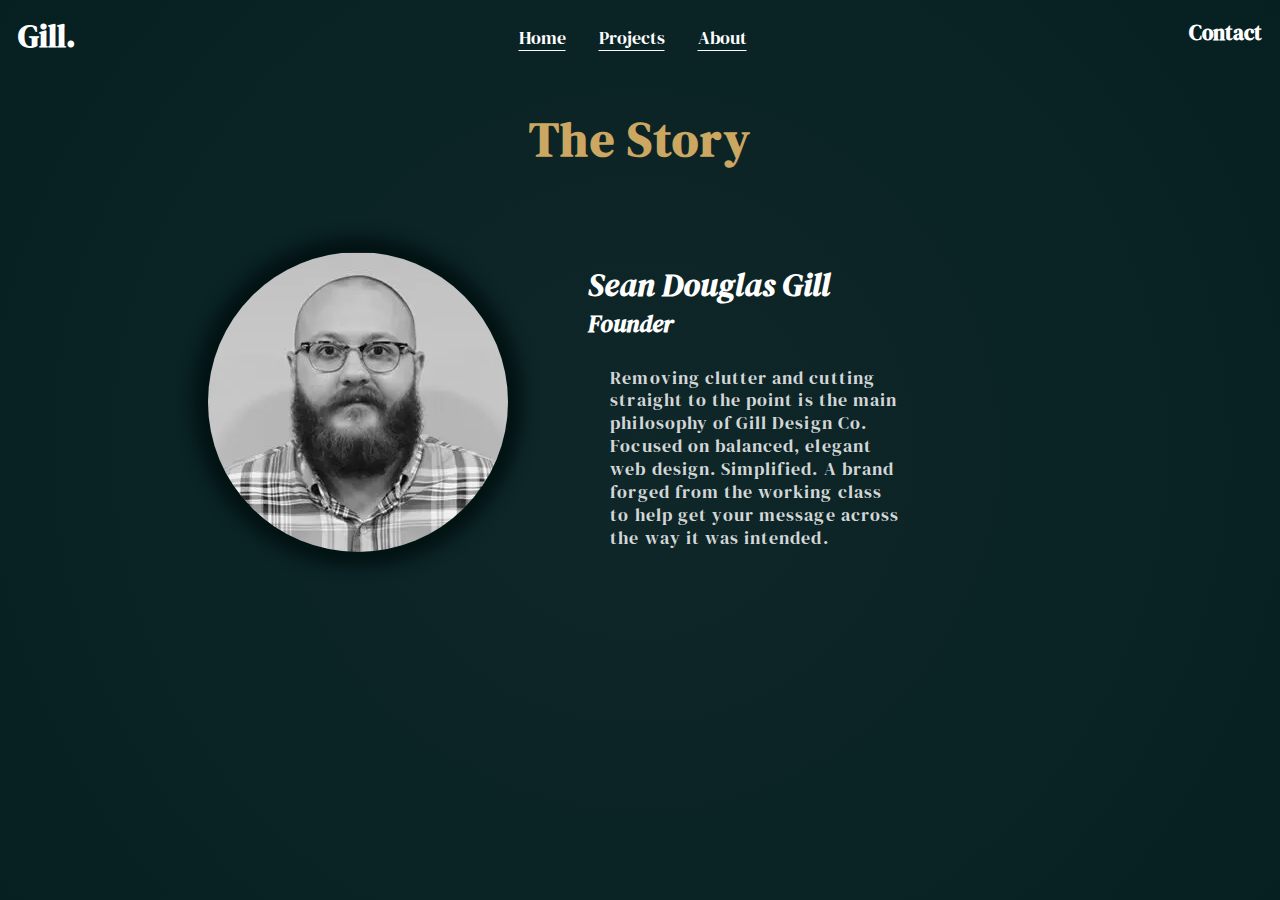
==== about.html @ 873badb8 "Add files via upload" ====
<!DOCTYPE html>
<html lang="en">
<head>
    <meta charset="UTF-8">
    <meta http-equiv="X-UA-Compatible" content="IE=edge">
    <meta name="viewport" content="width=device-width, initial-scale=1.0">
    <title>Gill. Story</title>
    <link rel="stylesheet" href="style.css">
    <link rel="preconnect" href="https://fonts.googleapis.com">
<link rel="preconnect" href="https://fonts.gstatic.com" crossorigin>
<link href="https://fonts.googleapis.com/css2?family=DM+Serif+Display:ital@0;1&family=Merriweather:ital@0;1&display=swap" rel="stylesheet">
</head>
<body>
    <header class="header_container">
        <!--logo should go here-->
        <h1 class="logo">Gill.</h1>
        <nav class="navlist">
            <ul>
                <li><a class="navlink" href="index.html">Home</a></li>
                <li><a class="navlink" href="projects.html">Projects</a></li>
                <li><a class="navlink" href="#">About</a></li>
            </ul>
        </nav>
        <h3><a class="contact" href="contact.html">Contact</a></h3>
    </header>

    <main>
        <section>
            <h1 class="headline_projects">The Story</h1>
        </section>
          <div class="about_container">
            <img class="headshot" src="headshot.png" alt="sean">
            <div class="founder">
                <h1 class="founder-bio">Sean Douglas Gill</h1>
                <h2 class="founder-bio">Founder</h2>
                <p class="bio">Removing clutter and cutting straight to the point is the main philosophy of Gill Design Co. Focused on balanced, elegant web design. Simplified. 
                    A brand forged from the working class to help get your message across the way it was intended.
                </p>
            </div>
            
        </div>
    </main>
</body>
</html>
---- style.css ----
html {
  margin: 0;
  padding: 0;
  width: 100%;
}


body {
    background: rgb(6,30,32);
    background: radial-gradient(circle, rgba(6,30,32,0.9612219887955182) 0%, rgba(6,32,34,1) 100%);
    margin: 0;
    padding: 0;
    font-family: 'DM Serif Display', serif;
    width: 100%;
    min-height: 100vh;
}
.header_container {
      display: flex;
      justify-content: space-between;
      flex-wrap: wrap;
}
.logo {
    color: white;
    width: auto;
    padding: 14px 0 0 18px;
    margin: 0;
}
.navlist {
    list-style: none;
    padding: 10px 0 0 0;
    margin: 0;
    
    
}
ul {
    padding: 0;
}
.navlink {
    text-decoration: solid underline 1px;
    text-underline-offset: 6px;
    color: white;
    padding: 0 15px;
    
}
.navlink:hover {
    text-decoration: solid underline 3px;
    text-underline-offset: 6.8px;
    color: rgb(204, 167, 97);
    
}
li {
    display: inline-block;
    font-size: 1.1em;
}
.contact {
    color: white;
    text-decoration: none;
    margin: 0 18px 0 0;
    font-size: 1.1em;

}
.contact:hover {
    color: rgb(204, 167, 97);
    

    

}
h1, h2 {
    color: white;
}

.slogan {
    color: rgb(204, 167, 97);
    font-size: 1em;
}


.headline_container {
    display: flex;
    justify-content: center;
    height: 55rem;;
}

.headline {
    text-align: center;
    background-image: url(city.jpg);
    background-size: 90rem;
    background-position: center;
    width: 70rem;
    height: 47rem;
    margin-top: 3rem;
    border-radius: 55px;
    box-shadow: 0px 0px 3px 3px rgb(3, 19, 20);
    

}
.headline_tag {
    padding-top: 4rem;
    font-size: 4em;
    color: rgb(204, 167, 97);
    letter-spacing: .1rem;
    
}

@media (max-width: 40em) {
    .navlist {
        flex-basis: min-content;
    }
    .headline {
        margin-top: 0;
        background-size: 60rem;
        border-radius: 0;
    }
    form {
        padding-right: 20px;
    }
    .contact_container {
        display: flex;
        flex-wrap: wrap;
        flex-direction: column-reverse;
        
    }
    .header_container {
        background-color: rgba(204, 167, 97, 0.034);
    }
    .about_container {
        display: flex;
        flex-wrap: wrap;
        align-items: center;
    }

    img.headshot {
        margin-left: 15%;
        margin-right: 5%;
    }
    .founder {
        margin: 10% 0 0 30%;
        font-style: italic;
        width: 50%;
    }
   .bio {
    padding: 0;
   }
}

.headline_projects {
    padding-top: .5rem;
    font-size: 3em;
    color: rgb(204, 167, 97);
    letter-spacing: .1rem;
    text-align: center;
}
.project_list {
    display: flex;
    justify-content: space-around;
    flex-wrap: wrap;
    margin-top: 4%;
}
.project_list_item {
    color: white;
    letter-spacing: .2em;
    text-align: center;
    font-size: 1.2em;
    font-style: italic;
}
.project_image {
    width: 30em;
    height: 15em;
    border-radius: 10px;
    opacity: .8;
    max-width: 80vw;
    height: auto;
    
}
.project_image:hover {
    cursor: pointer;
    box-shadow: 0px 0px 10px 10px rgb(3, 19, 20);
    opacity: 1;
}
.about_container {
    display: flex;
    flex-wrap: wrap;
    align-items: center;
    margin: 5% 15% 0 15%;
    
}
.headshot {
    
    border-radius: 1500px;
    box-shadow: 0px 0px 15px 15px rgb(3, 19, 20);
    margin: 0 5em 0 1em;
    max-width: 40vw;
    height: auto;
    max-height: 300px;
}
.founder {
    margin: 0 0 0 0;
    font-style: italic;
    width: 50%;
}

.founder-bio {
    margin: 0;
    padding: 0%;
    width: fit-content;
    min-width: 240px;
}

h1.founder-bio {
    margin-top: 6%;
}


.bio {
    color: white;
    padding: 2% 30% 0 5%;
    font-style: normal;
    font-family: inherit;
    font-size: 1.1em;
    letter-spacing: 1.05px;
    line-height: 1.3em;
    min-width: 260px;
    color: rgba(255, 255, 255, 0.836);  
    
}

.contact_container {
    display: flex;
    justify-content: center;
    flex-wrap: wrap;
    align-items: center;
}

.contact_details {
  margin: 7% 12%;
  padding-bottom: 5%;
  flex-shrink: 1;

}

h4 {
    color: white;
    font-size: 2em;
    padding: 0 4px;

}
.city, .email, .phone {
    color: white;
    margin-left: 8%;
    font-size: 1.2em;
}
form {
    margin: 8% 12%;
    flex-shrink: 2;
}

label {
    color: white;
    margin: 7%;
    font-size: 1.5em;
    
    
}

input[type=text] {
    color: white;
    background-color: transparent;
    border: none;
    border-bottom: 2px solid rgb(204, 167, 97);
    margin: 6%;
    outline: none;
    font-size: 1.3em;
    
}

input[type=submit] {
    margin:7%;
    text-decoration: none;
    background-color: rgb(204, 167, 97);
    color: rgb(3, 19, 20);
    border: none;
    width: 100%;
    text-align: center;
    font-size: 1.3em;
    border-radius: 8px;
    box-shadow: 2px 5px 17px 0px #020202;
    cursor: pointer;
    font-family : inherit;
}
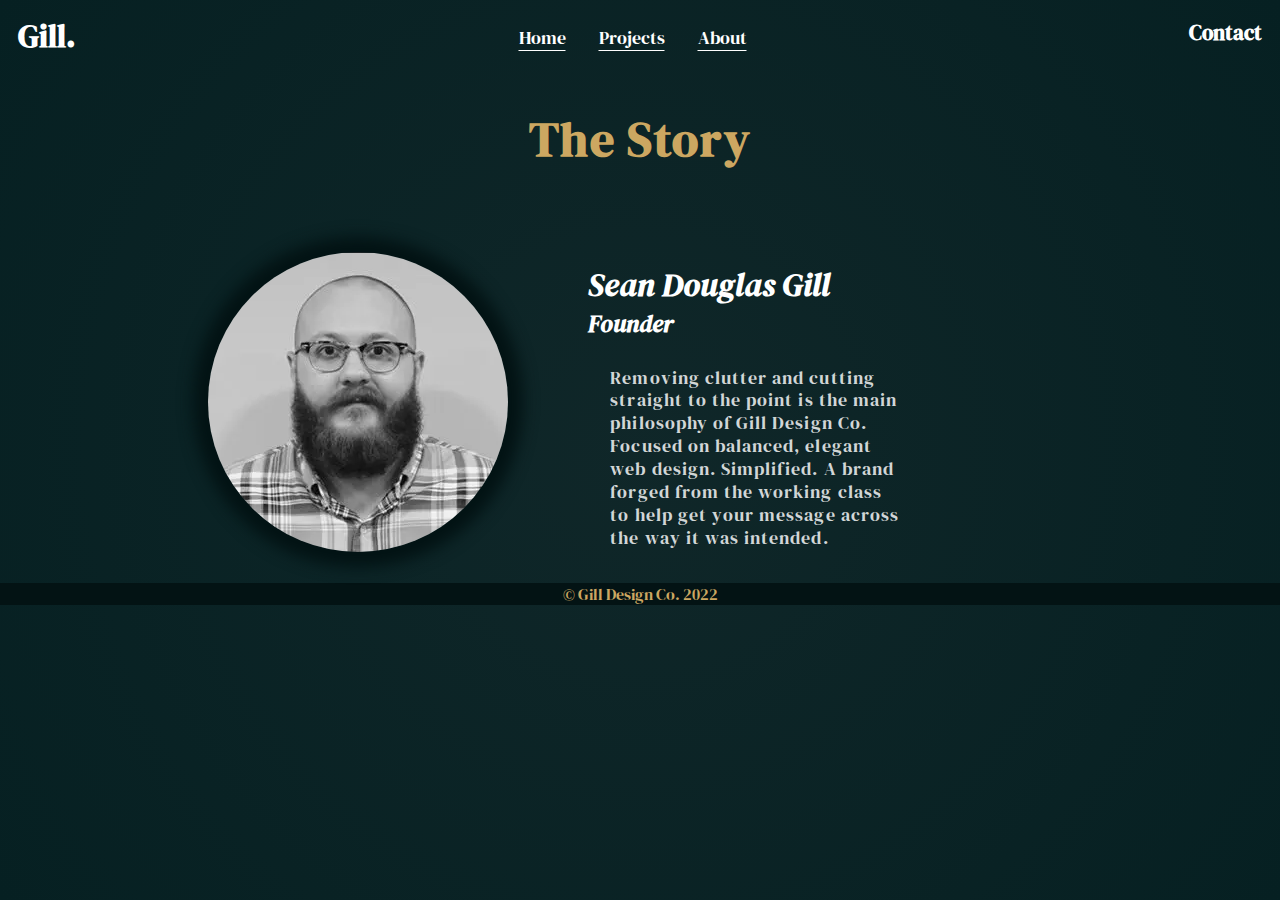
==== commit ae2de4a7: "Update about.html" ====
--- a/about.html
+++ b/about.html
@@ -39,6 +39,10 @@
             </div>
             
         </div>
+  <footer>
+   <p class="footertag">&copy; Gill Design Co. 2022</p>
+  </footer>
     </main>
+    
 </body>
-</html>+</html>
--- a/style.css
+++ b/style.css
@@ -105,7 +105,8 @@
 
 @media (max-width: 40em) {
     .navlist {
-        flex-basis: min-content;
+        max-width: 75px;
+        padding-top: 0;
     }
     .headline {
         margin-top: 0;
@@ -123,6 +124,8 @@
     }
     .header_container {
         background-color: rgba(204, 167, 97, 0.034);
+        display: flex;
+        justify-content: space-between;
     }
     .about_container {
         display: flex;
@@ -139,8 +142,8 @@
         font-style: italic;
         width: 50%;
     }
-   .bio {
-    padding: 0;
+     .bio {
+        padding: 0;
    }
 }
 
@@ -287,4 +290,10 @@
     box-shadow: 2px 5px 17px 0px #020202;
     cursor: pointer;
     font-family : inherit;
-}+}
+.footertag {
+    color: rgb(204, 167, 97);
+    background-color: rgb(3, 19, 20);
+    text-align: center;
+    font-weight: 1.1em;
+}
